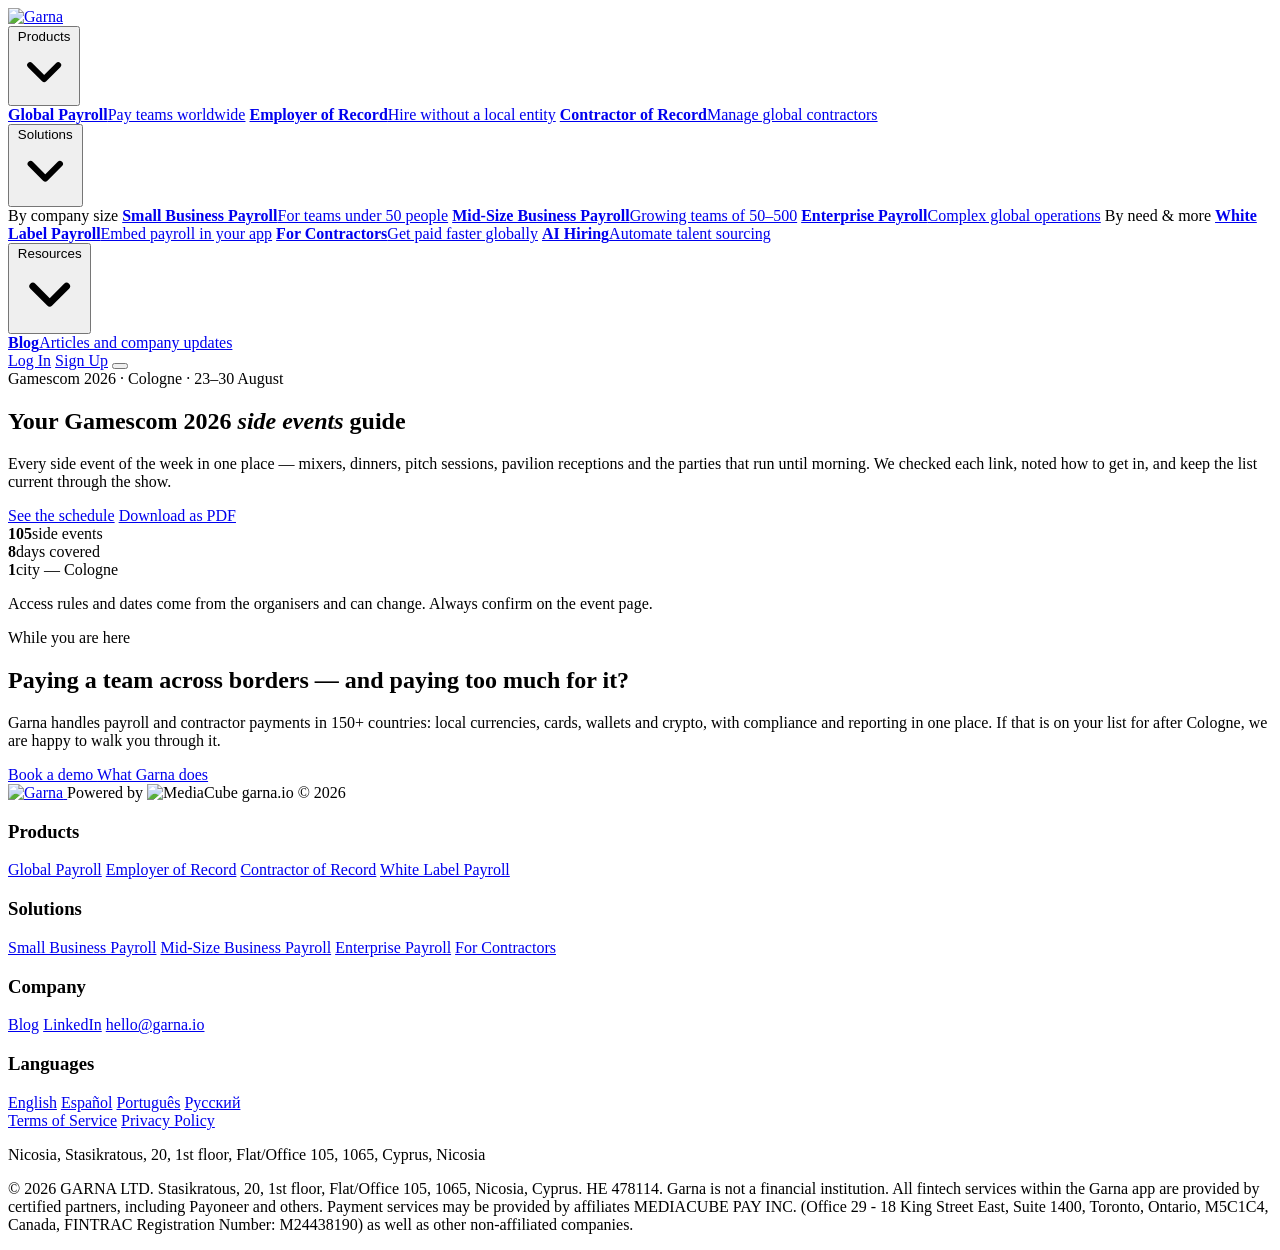
==== index.html @ c875a2f4 "Create index.html" ====
<!DOCTYPE html>
<html lang="en">
<head>
<meta charset="UTF-8" />
<meta name="viewport" content="width=device-width, initial-scale=1.0" />
<title>Gamescom 2026 Side Events Guide | Cologne, 23–30 August | Garna</title>
<meta name="description" content="Every Gamescom 2026 side event in Cologne, 23–30 August: mixers, dinners, pitch sessions and parties, with how to get into each one. Kept up to date by Garna." />
<meta name="theme-color" content="#101010" />
<link rel="canonical" href="https://garna.io/en/gamescom-2026-side-events" />

<!-- Open Graph / LinkedIn preview -->
<meta property="og:type" content="website" />
<meta property="og:site_name" content="Garna" />
<meta property="og:title" content="Gamescom 2026 Side Events Guide — Cologne, 23–30 August" />
<meta property="og:description" content="105 side events across the Gamescom week, in one page. Mixers, dinners, pitch sessions and parties — with how to get into each one." />
<meta property="og:url" content="https://garna.io/en/gamescom-2026-side-events" />
<meta property="og:image" content="https://garna.io/pages/payroll-solution-new/assets/04-d53eeb9d-92c5-4820-9733-4fe2e036e76e_800w.png" />
<meta name="twitter:card" content="summary_large_image" />

<link rel="icon" href="https://garna.io/favicon.ico" />
<link rel="preconnect" href="https://fonts.googleapis.com" />
<link rel="preconnect" href="https://fonts.gstatic.com" crossorigin />
<link href="https://fonts.googleapis.com/css2?family=Manrope:wght@400;500;600;700;800&display=swap" rel="stylesheet" />
<link rel="stylesheet" href="styles.css" />
</head>
<body>

<!--
  ==========================================================================
  PREVIEW CHROME — header
  Rebuilt from the live garna.io header (same tokens, links and layout) so
  this file can be opened on its own and reviewed. In production this is
  replaced by the real Astro <Header /> component — see section.html.
  ==========================================================================
-->
<nav class="garna-header">
  <div class="header-shell">
    <a class="brand" href="https://garna.io/en" aria-label="Garna home">
      <img src="https://garna.io/garna_logo.svg" alt="Garna" />
    </a>

    <div class="header-nav">
      <div class="nav-item">
        <button class="nav-trigger" type="button">
          Products
          <svg viewBox="0 0 24 24" fill="none" stroke="currentColor" stroke-width="2.5" stroke-linecap="round" stroke-linejoin="round"><path d="m6 9 6 6 6-6"/></svg>
        </button>
        <div class="nav-drop">
          <a href="https://garna.io/en"><strong>Global Payroll</strong><span>Pay teams worldwide</span></a>
          <a href="https://garna.io/en/employer-of-record"><strong>Employer of Record</strong><span>Hire without a local entity</span></a>
          <a href="https://garna.io/en/contractor-of-record"><strong>Contractor of Record</strong><span>Manage global contractors</span></a>
        </div>
      </div>

      <div class="nav-item">
        <button class="nav-trigger" type="button">
          Solutions
          <svg viewBox="0 0 24 24" fill="none" stroke="currentColor" stroke-width="2.5" stroke-linecap="round" stroke-linejoin="round"><path d="m6 9 6 6 6-6"/></svg>
        </button>
        <div class="nav-drop">
          <span class="nav-drop-label">By company size</span>
          <a href="https://garna.io/en/small-business-payroll"><strong>Small Business Payroll</strong><span>For teams under 50 people</span></a>
          <a href="https://garna.io/en/mid-size-business-payroll"><strong>Mid-Size Business Payroll</strong><span>Growing teams of 50–500</span></a>
          <a href="https://garna.io/en/enterprise-payroll"><strong>Enterprise Payroll</strong><span>Complex global operations</span></a>
          <span class="nav-drop-label">By need &amp; more</span>
          <a href="https://garna.io/en/white-label-payroll"><strong>White Label Payroll</strong><span>Embed payroll in your app</span></a>
          <a href="https://garna.io/en/for-contractors"><strong>For Contractors</strong><span>Get paid faster globally</span></a>
          <a href="https://garna.io/en/ai-hiring"><strong>AI Hiring</strong><span>Automate talent sourcing</span></a>
        </div>
      </div>

      <div class="nav-item">
        <button class="nav-trigger" type="button">
          Resources
          <svg viewBox="0 0 24 24" fill="none" stroke="currentColor" stroke-width="2.5" stroke-linecap="round" stroke-linejoin="round"><path d="m6 9 6 6 6-6"/></svg>
        </button>
        <div class="nav-drop">
          <a href="https://garna.io/en/blog"><strong>Blog</strong><span>Articles and company updates</span></a>
        </div>
      </div>
    </div>

    <div class="header-actions">
      <a class="btn btn-secondary btn-sm" href="https://app.garna.io/en/auth/sign-in">Log In</a>
      <a class="btn btn-primary btn-sm" href="https://app.garna.io/en/auth/sign-up">Sign Up</a>
      <button class="menu-btn" type="button" aria-label="Open menu" aria-expanded="false">
        <span></span><span></span><span></span>
      </button>
    </div>
  </div>
</nav>

<div class="mobile-nav" hidden>
  <a href="https://garna.io/en">Global Payroll</a>
  <a href="https://garna.io/en/employer-of-record">Employer of Record</a>
  <a href="https://garna.io/en/contractor-of-record">Contractor of Record</a>
  <a href="https://garna.io/en/white-label-payroll">White Label Payroll</a>
  <a href="https://garna.io/en/for-contractors">For Contractors</a>
  <a href="https://garna.io/en/blog">Blog</a>
  <a class="btn btn-primary" href="https://app.garna.io/en/auth/sign-up">Sign Up</a>
</div>

<!--
  ==========================================================================
  PAGE BODY — keep in sync with section.html
  ==========================================================================
-->
<div class="page-grid" aria-hidden="true"></div>

<main>
  <!-- Hero ---------------------------------------------------------------- -->
  <section class="hero">
    <div class="container">
      <span class="kicker reveal">
        <span class="dot"></span>
        Gamescom 2026 · Cologne · 23–30 August
      </span>

      <h1 class="reveal">Your Gamescom 2026 <em>side events</em> guide</h1>

      <p class="hero-lead reveal">
        Every side event of the week in one place — mixers, dinners, pitch sessions,
        pavilion receptions and the parties that run until morning. We checked each
        link, noted how to get in, and keep the list current through the show.
      </p>

      <div class="hero-actions reveal">
        <a class="btn btn-primary" href="#schedule">See the schedule</a>
        <a class="btn btn-secondary" href="assets/Garna-Gamescom-2026-Side-Events.pdf" download>
          Download as PDF
        </a>
      </div>

      <div class="hero-stats reveal">
        <div class="stat"><strong id="statEvents">105</strong><span>side events</span></div>
        <div class="stat"><strong id="statDays">8</strong><span>days covered</span></div>
        <div class="stat"><strong>1</strong><span>city — Cologne</span></div>
      </div>

      <p class="hero-meta reveal">
        Access rules and dates come from the organisers and can change. Always confirm on the event page.
      </p>
    </div>
  </section>

  <!-- Day navigator ------------------------------------------------------- -->
  <nav class="day-nav" id="schedule" aria-label="Choose a day">
    <div class="container">
      <div class="day-nav-inner" id="dayNav"></div>
    </div>
  </nav>

  <!-- Events -------------------------------------------------------------- -->
  <section class="events-section">
    <div class="container">
      <div id="eventsBody"></div>
      <p class="source-note" id="sourceNote"></p>
    </div>
  </section>

  <!-- Payroll offer ------------------------------------------------------- -->
  <section class="offer-section">
    <div class="container">
      <div class="offer-card reveal">
        <div>
          <span class="offer-eyebrow">While you are here</span>
          <h2>Paying a team across borders — and paying too much for it?</h2>
          <p>
            Garna handles payroll and contractor payments in 150+ countries: local currencies,
            cards, wallets and crypto, with compliance and reporting in one place. If that
            is on your list for after Cologne, we are happy to walk you through it.
          </p>
        </div>
        <div class="offer-actions">
          <a class="btn btn-primary"
             href="mailto:hello@garna.io?subject=Book%20a%20demo%20—%20Gamescom%202026">
            Book a demo
          </a>
          <a class="btn btn-secondary" href="https://garna.io/en" target="_blank" rel="noopener">
            What Garna does
          </a>
        </div>
      </div>
    </div>
  </section>
</main>

<!--
  ==========================================================================
  PREVIEW CHROME — footer
  Rebuilt from the live garna.io footer. Replaced by the real Astro
  <Footer /> component in production.
  ==========================================================================
-->
<footer class="garna-footer">
  <div class="container">
    <div class="footer-top">
      <a href="https://garna.io/en" aria-label="Garna home">
        <img class="logo" src="https://garna.io/garna_logo.svg" alt="Garna" />
      </a>
      <span class="footer-powered">
        Powered by <img src="https://garna.io/mediacube-logo-white.svg" alt="MediaCube" />
      </span>
      <span class="footer-copy">garna.io © 2026</span>
    </div>

    <div class="footer-cols">
      <div class="footer-col">
        <h3>Products</h3>
        <a href="https://garna.io/en">Global Payroll</a>
        <a href="https://garna.io/en/employer-of-record">Employer of Record</a>
        <a href="https://garna.io/en/contractor-of-record">Contractor of Record</a>
        <a href="https://garna.io/en/white-label-payroll">White Label Payroll</a>
      </div>

      <div class="footer-col">
        <h3>Solutions</h3>
        <a href="https://garna.io/en/small-business-payroll">Small Business Payroll</a>
        <a href="https://garna.io/en/mid-size-business-payroll">Mid-Size Business Payroll</a>
        <a href="https://garna.io/en/enterprise-payroll">Enterprise Payroll</a>
        <a href="https://garna.io/en/for-contractors">For Contractors</a>
      </div>

      <div class="footer-col">
        <h3>Company</h3>
        <a href="https://garna.io/en/blog">Blog</a>
        <a href="https://www.linkedin.com/company/garna-io" target="_blank" rel="noopener">LinkedIn</a>
        <a href="mailto:hello@garna.io">hello@garna.io</a>
      </div>

      <div class="footer-col">
        <h3>Languages</h3>
        <a href="https://garna.io/en">English</a>
        <a href="https://garna.io/es">Español</a>
        <a href="https://garna.io/pt">Português</a>
        <a href="https://garna.io/ru">Русский</a>
      </div>
    </div>

    <div class="footer-legal">
      <div class="footer-legal-links">
        <a href="https://app.garna.io/api/documents/agreement?lang=en" target="_blank" rel="noopener">Terms of Service</a>
        <a href="https://app.garna.io/api/documents/privacy?lang=en" target="_blank" rel="noopener">Privacy Policy</a>
      </div>
      <p>Nicosia, Stasikratous, 20, 1st floor, Flat/Office 105, 1065, Cyprus, Nicosia</p>
      <p>© 2026 GARNA LTD. Stasikratous, 20, 1st floor, Flat/Office 105, 1065, Nicosia, Cyprus. HE 478114.
      Garna is not a financial institution. All fintech services within the Garna app are provided by certified
      partners, including Payoneer and others. Payment services may be provided by affiliates MEDIACUBE PAY INC.
      (Office 29 - 18 King Street East, Suite 1400, Toronto, Ontario, M5C1C4, Canada, FINTRAC Registration
      Number: M24438190) as well as other non-affiliated companies.</p>
    </div>
  </div>
</footer>

<script src="events-data.js"></script>
<script src="script.js" defer></script>
</body>
</html>
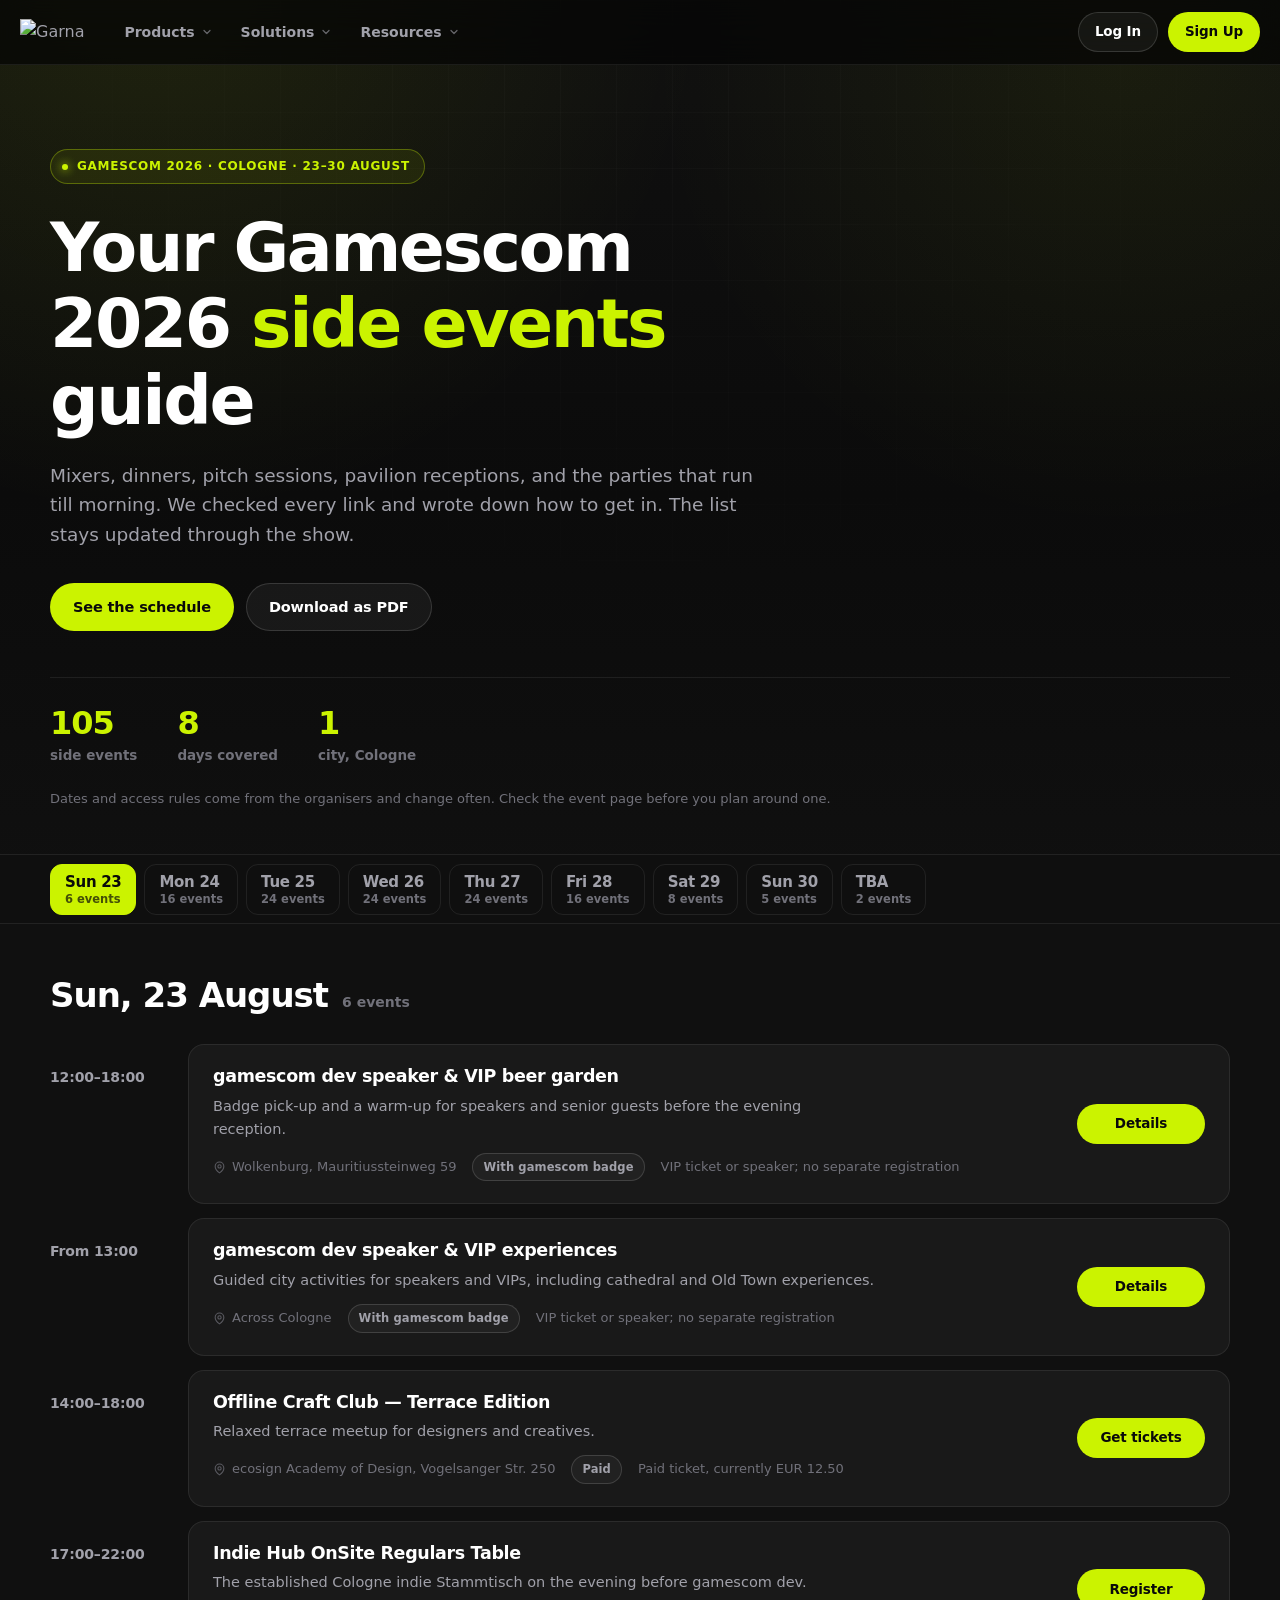
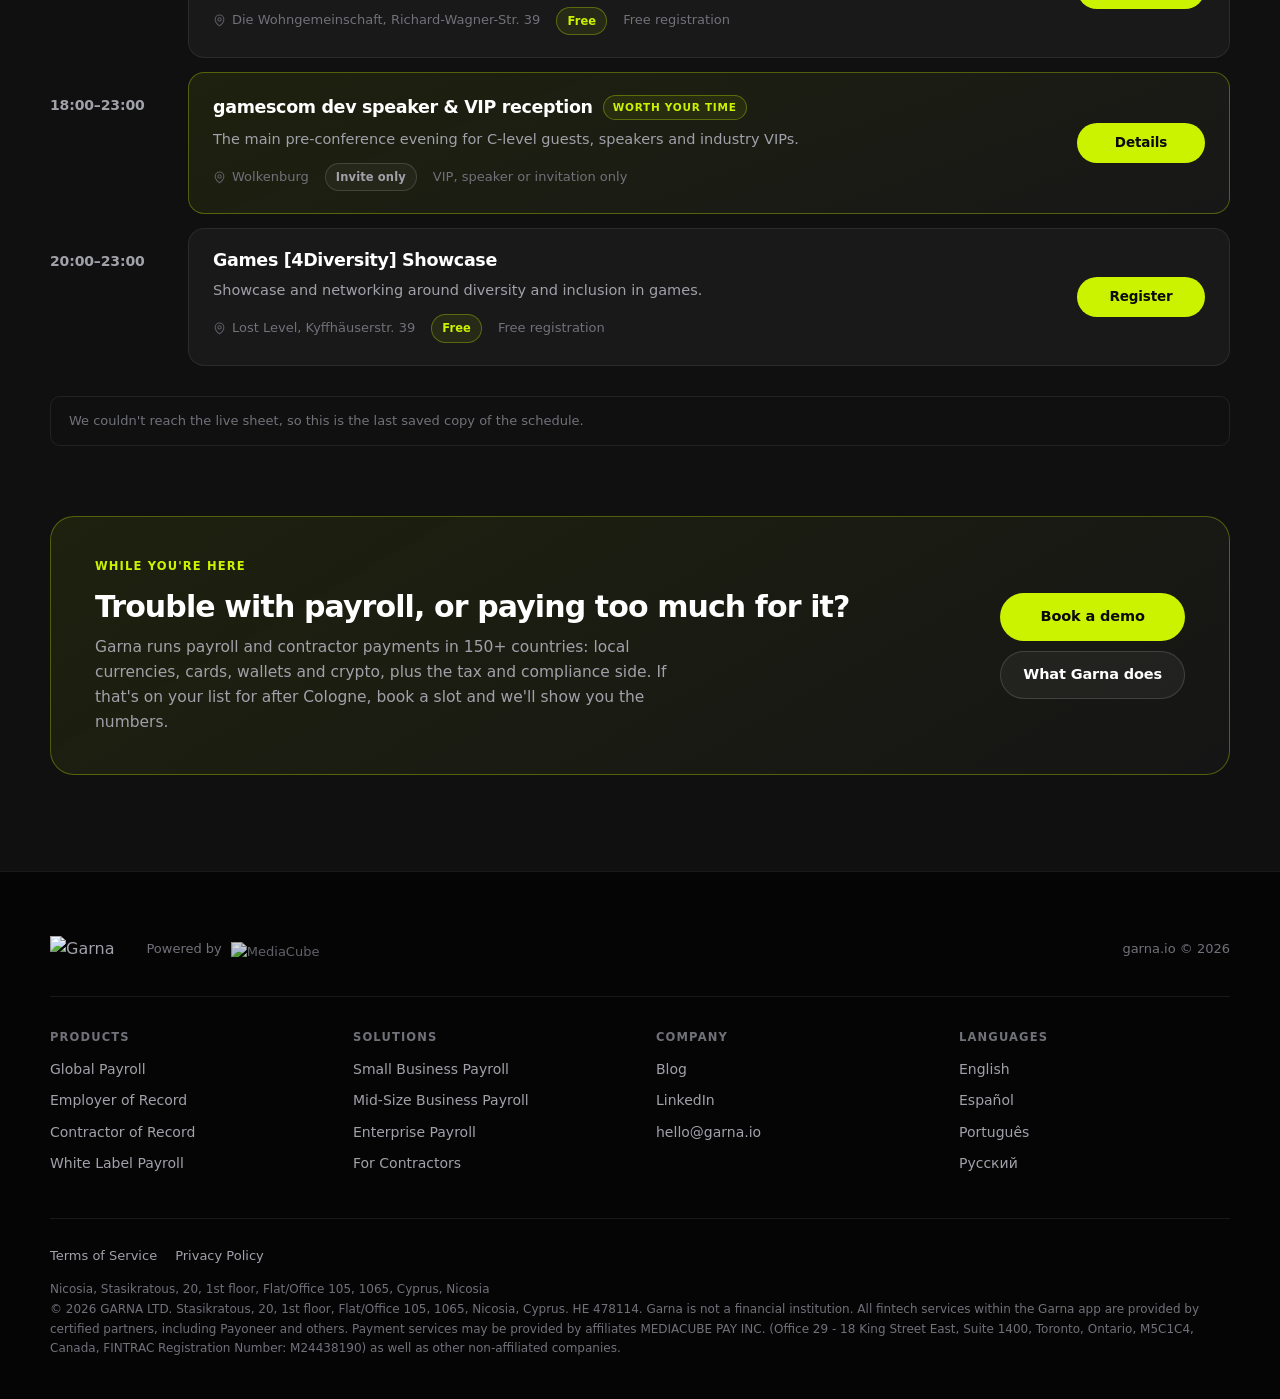
==== commit 56006ce5: "Clean up page copy, rewrite README for handoff, add PLAN.md" ====
--- a/index.html
+++ b/index.html
@@ -4,7 +4,7 @@
 <meta charset="UTF-8" />
 <meta name="viewport" content="width=device-width, initial-scale=1.0" />
 <title>Gamescom 2026 Side Events Guide | Cologne, 23–30 August | Garna</title>
-<meta name="description" content="Every Gamescom 2026 side event in Cologne, 23–30 August: mixers, dinners, pitch sessions and parties, with how to get into each one. Kept up to date by Garna." />
+<meta name="description" content="Gamescom 2026 side events in Cologne, 23–30 August: mixers, dinners, pitch sessions and parties, with how to get into each one. Kept up to date by Garna." />
 <meta name="theme-color" content="#101010" />
 <link rel="canonical" href="https://garna.io/en/gamescom-2026-side-events" />
 
@@ -12,7 +12,7 @@
 <meta property="og:type" content="website" />
 <meta property="og:site_name" content="Garna" />
 <meta property="og:title" content="Gamescom 2026 Side Events Guide — Cologne, 23–30 August" />
-<meta property="og:description" content="105 side events across the Gamescom week, in one page. Mixers, dinners, pitch sessions and parties — with how to get into each one." />
+<meta property="og:description" content="105 side events across the Gamescom week: mixers, dinners, pitch sessions and parties, with how to get into each one." />
 <meta property="og:url" content="https://garna.io/en/gamescom-2026-side-events" />
 <meta property="og:image" content="https://garna.io/pages/payroll-solution-new/assets/04-d53eeb9d-92c5-4820-9733-4fe2e036e76e_800w.png" />
 <meta name="twitter:card" content="summary_large_image" />
@@ -119,9 +119,9 @@
       <h1 class="reveal">Your Gamescom 2026 <em>side events</em> guide</h1>
 
       <p class="hero-lead reveal">
-        Every side event of the week in one place — mixers, dinners, pitch sessions,
-        pavilion receptions and the parties that run until morning. We checked each
-        link, noted how to get in, and keep the list current through the show.
+        Mixers, dinners, pitch sessions, pavilion receptions, and the parties that run
+        till morning. We checked every link and wrote down how to get in. The list stays
+        updated through the show.
       </p>
 
       <div class="hero-actions reveal">
@@ -134,11 +134,12 @@
       <div class="hero-stats reveal">
         <div class="stat"><strong id="statEvents">105</strong><span>side events</span></div>
         <div class="stat"><strong id="statDays">8</strong><span>days covered</span></div>
-        <div class="stat"><strong>1</strong><span>city — Cologne</span></div>
+        <div class="stat"><strong>1</strong><span>city, Cologne</span></div>
       </div>
 
       <p class="hero-meta reveal">
-        Access rules and dates come from the organisers and can change. Always confirm on the event page.
+        Dates and access rules come from the organisers and change often. Check the event page
+        before you plan around one.
       </p>
     </div>
   </section>
@@ -163,12 +164,12 @@
     <div class="container">
       <div class="offer-card reveal">
         <div>
-          <span class="offer-eyebrow">While you are here</span>
-          <h2>Paying a team across borders — and paying too much for it?</h2>
+          <span class="offer-eyebrow">While you're here</span>
+          <h2>Trouble with payroll, or paying too much for it?</h2>
           <p>
-            Garna handles payroll and contractor payments in 150+ countries: local currencies,
-            cards, wallets and crypto, with compliance and reporting in one place. If that
-            is on your list for after Cologne, we are happy to walk you through it.
+            Garna runs payroll and contractor payments in 150+ countries: local currencies,
+            cards, wallets and crypto, plus the tax and compliance side. If that's on your
+            list for after Cologne, book a slot and we'll show you the numbers.
           </p>
         </div>
         <div class="offer-actions">
--- a/styles.css
+++ b/styles.css
@@ -0,0 +1,645 @@
+/* ==========================================================================
+   Gamescom 2026 Side Events — garna.io
+   Design tokens taken from the live garna.io build (Astro + Tailwind):
+   Manrope, #101010 background, #a1a1aa body text, #CBF300 accent.
+   Sections marked "SITE CHROME" reproduce the garna.io header/footer for the
+   standalone preview only — in production they are replaced by the real
+   Astro components (see section.html and README.md).
+   ========================================================================== */
+
+:root {
+  --bg: #101010;
+  --bg-deep: #050505;
+  --surface: #0c0c0c;
+  --card: rgba(255, 255, 255, 0.04);
+  --card-hover: rgba(255, 255, 255, 0.065);
+  --line: rgba(255, 255, 255, 0.08);
+  --line-strong: rgba(255, 255, 255, 0.14);
+
+  --text: #ffffff;
+  --muted: #a1a1aa;
+  --faint: #71717a;
+
+  --accent: #cbf300;
+  --accent-dim: #a8ca00;
+  --accent-soft: rgba(203, 243, 0, 0.08);
+  --accent-line: rgba(203, 243, 0, 0.32);
+
+  --radius-lg: 24px;
+  --radius-md: 16px;
+  --radius-sm: 10px;
+
+  --container: 1180px;
+  --header-h: 65px;
+  --nav-h: 68px;
+
+  --font: "Manrope", system-ui, -apple-system, BlinkMacSystemFont, "Segoe UI", sans-serif;
+}
+
+* { box-sizing: border-box; margin: 0; padding: 0; }
+[hidden] { display: none !important; }
+
+html {
+  scroll-behavior: smooth;
+  /* day navigator is sticky under the header — offset anchors accordingly */
+  scroll-padding-top: calc(var(--header-h) + var(--nav-h) + 16px);
+}
+
+body {
+  font-family: var(--font);
+  background: var(--bg);
+  color: var(--muted);
+  line-height: 1.6;
+  overflow-x: hidden;
+  -webkit-font-smoothing: antialiased;
+}
+
+body::before {
+  content: "";
+  position: fixed;
+  inset: 0;
+  z-index: -2;
+  pointer-events: none;
+  background:
+    radial-gradient(circle at 12% -4%, rgba(203, 243, 0, 0.09), transparent 38%),
+    radial-gradient(circle at 88% 6%, rgba(203, 243, 0, 0.06), transparent 34%),
+    linear-gradient(180deg, #101010 0%, #0b0b0b 55%, #101010 100%);
+}
+
+.page-grid {
+  position: fixed;
+  inset: 0;
+  z-index: -1;
+  pointer-events: none;
+  background-image:
+    linear-gradient(rgba(255, 255, 255, 0.022) 1px, transparent 1px),
+    linear-gradient(90deg, rgba(255, 255, 255, 0.022) 1px, transparent 1px);
+  background-size: 56px 56px;
+  mask-image: radial-gradient(circle at 50% 0%, black, transparent 68%);
+  -webkit-mask-image: radial-gradient(circle at 50% 0%, black, transparent 68%);
+}
+
+a { color: inherit; text-decoration: none; }
+button, a { -webkit-tap-highlight-color: transparent; }
+::selection { background: var(--accent); color: #0a0a0a; }
+
+h1, h2, h3 {
+  color: var(--text);
+  line-height: 1.12;
+  letter-spacing: -0.02em;
+  font-weight: 800;
+}
+
+.container { width: min(100% - 40px, var(--container)); margin: 0 auto; }
+
+/* --------------------------------------------------------------------------
+   Buttons
+   -------------------------------------------------------------------------- */
+
+.btn {
+  display: inline-flex;
+  align-items: center;
+  justify-content: center;
+  gap: 8px;
+  min-height: 48px;
+  padding: 0 22px;
+  border: 1px solid transparent;
+  border-radius: 999px;
+  font-family: var(--font);
+  font-size: 14.5px;
+  font-weight: 700;
+  letter-spacing: -0.01em;
+  cursor: pointer;
+  white-space: nowrap;
+  transition: transform 0.18s ease, background 0.18s ease, border-color 0.18s ease, color 0.18s ease;
+}
+
+.btn-primary { background: var(--accent); color: #0a0a0a; }
+.btn-primary:hover { background: #d9ff1a; transform: translateY(-2px); }
+
+.btn-secondary {
+  background: rgba(255, 255, 255, 0.05);
+  border-color: var(--line-strong);
+  color: var(--text);
+}
+.btn-secondary:hover { background: rgba(255, 255, 255, 0.1); transform: translateY(-2px); }
+
+.btn-sm { min-height: 40px; padding: 0 16px; font-size: 13.5px; }
+
+/* --------------------------------------------------------------------------
+   SITE CHROME — header (preview only)
+   -------------------------------------------------------------------------- */
+
+.garna-header {
+  position: fixed;
+  inset: 0 0 auto 0;
+  z-index: 50;
+  height: var(--header-h);
+  display: flex;
+  align-items: center;
+  background: rgba(5, 5, 5, 0.72);
+  backdrop-filter: blur(16px);
+  -webkit-backdrop-filter: blur(16px);
+  border-bottom: 1px solid var(--line);
+}
+
+.header-shell {
+  width: min(100% - 40px, 1280px);
+  margin: 0 auto;
+  display: flex;
+  align-items: center;
+  gap: 28px;
+}
+
+.brand { display: inline-flex; align-items: center; flex: 0 0 auto; }
+.brand img { height: 26px; width: auto; display: block; }
+
+.header-nav { display: flex; align-items: center; gap: 4px; flex: 1 1 auto; }
+
+.nav-item { position: relative; }
+
+.nav-trigger {
+  display: inline-flex;
+  align-items: center;
+  gap: 6px;
+  height: 38px;
+  padding: 0 12px;
+  border: 0;
+  border-radius: 8px;
+  background: transparent;
+  color: var(--muted);
+  font-family: var(--font);
+  font-size: 14px;
+  font-weight: 600;
+  cursor: pointer;
+  transition: color 0.16s ease, background 0.16s ease;
+}
+.nav-trigger:hover, .nav-item:hover .nav-trigger { color: var(--text); background: rgba(255, 255, 255, 0.04); }
+.nav-trigger svg { width: 12px; height: 12px; opacity: 0.6; transition: transform 0.18s ease; }
+.nav-item:hover .nav-trigger svg { transform: rotate(180deg); }
+
+.nav-drop {
+  position: absolute;
+  top: calc(100% + 10px);
+  left: 0;
+  min-width: 320px;
+  padding: 10px;
+  background: var(--surface);
+  border: 1px solid var(--line);
+  border-radius: var(--radius-md);
+  box-shadow: 0 24px 70px rgba(0, 0, 0, 0.6);
+  opacity: 0;
+  visibility: hidden;
+  transform: translateY(-6px);
+  transition: opacity 0.18s ease, transform 0.18s ease, visibility 0.18s;
+}
+.nav-item:hover .nav-drop { opacity: 1; visibility: visible; transform: translateY(0); }
+
+.nav-drop-label {
+  display: block;
+  padding: 8px 12px 4px;
+  color: var(--faint);
+  font-size: 11px;
+  font-weight: 800;
+  letter-spacing: 0.09em;
+  text-transform: uppercase;
+}
+
+.nav-drop a {
+  display: block;
+  padding: 9px 12px;
+  border-radius: 10px;
+  transition: background 0.14s ease;
+}
+.nav-drop a:hover { background: rgba(255, 255, 255, 0.05); }
+.nav-drop a strong { display: block; color: var(--text); font-size: 14px; font-weight: 700; }
+.nav-drop a span { display: block; color: var(--faint); font-size: 12.5px; font-weight: 500; }
+
+.header-actions { display: flex; align-items: center; gap: 10px; flex: 0 0 auto; }
+
+.menu-btn {
+  display: none;
+  width: 40px;
+  height: 40px;
+  align-items: center;
+  justify-content: center;
+  gap: 5px;
+  flex-direction: column;
+  border: 1px solid var(--line);
+  border-radius: 10px;
+  background: transparent;
+  cursor: pointer;
+}
+.menu-btn span { display: block; width: 16px; height: 1.5px; background: var(--text); }
+
+.mobile-nav {
+  position: fixed;
+  top: var(--header-h);
+  left: 0;
+  right: 0;
+  z-index: 49;
+  padding: 16px 20px 24px;
+  background: var(--surface);
+  border-bottom: 1px solid var(--line);
+  display: grid;
+  gap: 4px;
+}
+.mobile-nav a {
+  padding: 12px 10px;
+  border-radius: 10px;
+  color: var(--text);
+  font-size: 15px;
+  font-weight: 600;
+}
+.mobile-nav a:hover { background: rgba(255, 255, 255, 0.05); }
+.mobile-nav .btn { margin-top: 10px; }
+
+/* --------------------------------------------------------------------------
+   Hero
+   -------------------------------------------------------------------------- */
+
+main { padding-top: var(--header-h); }
+
+.hero { padding: 84px 0 44px; }
+
+.kicker {
+  display: inline-flex;
+  align-items: center;
+  gap: 9px;
+  padding: 7px 14px 7px 11px;
+  margin-bottom: 26px;
+  background: var(--accent-soft);
+  border: 1px solid var(--accent-line);
+  border-radius: 999px;
+  color: var(--accent);
+  font-size: 12px;
+  font-weight: 800;
+  letter-spacing: 0.06em;
+  text-transform: uppercase;
+}
+.kicker .dot {
+  width: 6px;
+  height: 6px;
+  border-radius: 50%;
+  background: var(--accent);
+  box-shadow: 0 0 10px var(--accent);
+  animation: pulse 2.4s ease-in-out infinite;
+}
+@keyframes pulse { 0%, 100% { opacity: 1; } 50% { opacity: 0.35; } }
+
+.hero h1 {
+  max-width: 16ch;
+  font-size: clamp(38px, 6vw, 68px);
+  letter-spacing: -0.035em;
+  font-weight: 800;
+}
+.hero h1 em { font-style: normal; color: var(--accent); }
+
+.hero-lead {
+  max-width: 62ch;
+  margin-top: 22px;
+  font-size: clamp(16px, 1.5vw, 18.5px);
+  color: var(--muted);
+}
+
+.hero-actions { display: flex; flex-wrap: wrap; gap: 12px; margin-top: 34px; }
+
+.hero-stats {
+  display: flex;
+  flex-wrap: wrap;
+  gap: 12px 40px;
+  margin-top: 46px;
+  padding-top: 28px;
+  border-top: 1px solid var(--line);
+}
+.stat strong {
+  display: block;
+  color: var(--accent);
+  font-size: 32px;
+  font-weight: 800;
+  letter-spacing: -0.03em;
+  font-variant-numeric: tabular-nums;
+  line-height: 1.1;
+}
+.stat span { font-size: 13.5px; color: var(--faint); font-weight: 600; }
+
+.hero-meta { margin-top: 22px; font-size: 13px; color: var(--faint); }
+
+/* --------------------------------------------------------------------------
+   Day navigator
+   -------------------------------------------------------------------------- */
+
+.day-nav {
+  position: sticky;
+  top: var(--header-h);
+  z-index: 30;
+  background: rgba(16, 16, 16, 0.9);
+  backdrop-filter: blur(14px);
+  -webkit-backdrop-filter: blur(14px);
+  border-top: 1px solid var(--line);
+  border-bottom: 1px solid var(--line);
+}
+
+.day-nav-inner {
+  display: flex;
+  align-items: center;
+  gap: 8px;
+  height: var(--nav-h);
+  overflow-x: auto;
+  scrollbar-width: none;
+  -ms-overflow-style: none;
+}
+.day-nav-inner::-webkit-scrollbar { display: none; }
+
+.day-btn {
+  flex: 0 0 auto;
+  display: flex;
+  flex-direction: column;
+  align-items: flex-start;
+  gap: 1px;
+  min-width: 78px;
+  padding: 8px 14px;
+  border: 1px solid var(--line);
+  border-radius: 12px;
+  background: transparent;
+  color: var(--muted);
+  font-family: var(--font);
+  cursor: pointer;
+  transition: background 0.16s ease, border-color 0.16s ease, color 0.16s ease;
+}
+.day-btn:hover { background: rgba(255, 255, 255, 0.05); border-color: var(--line-strong); color: var(--text); }
+
+.day-btn .d-day { font-size: 15px; font-weight: 800; letter-spacing: -0.02em; color: inherit; }
+.day-btn .d-count { font-size: 11.5px; font-weight: 600; color: var(--faint); }
+
+.day-btn.is-active {
+  background: var(--accent);
+  border-color: var(--accent);
+  color: #0a0a0a;
+}
+.day-btn.is-active .d-count { color: rgba(10, 10, 10, 0.7); }
+
+/* --------------------------------------------------------------------------
+   Event list
+   -------------------------------------------------------------------------- */
+
+.events-section { padding: 52px 0 40px; }
+
+.day-heading { display: flex; align-items: baseline; gap: 14px; margin-bottom: 30px; flex-wrap: wrap; }
+.day-heading h2 { font-size: clamp(24px, 3vw, 34px); letter-spacing: -0.03em; }
+.day-heading .day-sub { font-size: 14px; color: var(--faint); font-weight: 600; }
+
+.event-list { display: grid; gap: 14px; }
+
+.event-row {
+  display: grid;
+  grid-template-columns: 118px 1fr;
+  gap: 20px;
+  align-items: start;
+}
+
+.event-time {
+  padding-top: 22px;
+  font-size: 14px;
+  font-weight: 700;
+  color: var(--muted);
+  font-variant-numeric: tabular-nums;
+  letter-spacing: -0.01em;
+}
+
+.event-card {
+  position: relative;
+  display: grid;
+  grid-template-columns: 1fr auto;
+  gap: 18px 28px;
+  align-items: center;
+  padding: 22px 24px;
+  background: var(--card);
+  border: 1px solid var(--line);
+  border-radius: var(--radius-md);
+  transition: background 0.18s ease, border-color 0.18s ease, transform 0.18s ease;
+}
+.event-card:hover { background: var(--card-hover); border-color: var(--line-strong); transform: translateY(-1px); }
+
+.event-card.is-featured { border-color: var(--accent-line); background: linear-gradient(160deg, var(--accent-soft), rgba(255, 255, 255, 0.03)); }
+.event-card.is-closed { opacity: 0.55; }
+
+.event-main { min-width: 0; }
+
+.event-title {
+  display: flex;
+  align-items: center;
+  flex-wrap: wrap;
+  gap: 10px;
+  margin-bottom: 8px;
+}
+.event-title h3 { font-size: 17.5px; font-weight: 800; letter-spacing: -0.02em; }
+
+.pick {
+  display: inline-flex;
+  align-items: center;
+  gap: 5px;
+  padding: 3px 9px;
+  border: 1px solid var(--accent-line);
+  border-radius: 999px;
+  background: var(--accent-soft);
+  color: var(--accent);
+  font-size: 10.5px;
+  font-weight: 800;
+  letter-spacing: 0.07em;
+  text-transform: uppercase;
+}
+
+.event-desc { font-size: 14.5px; color: var(--muted); max-width: 72ch; }
+
+.event-facts {
+  display: flex;
+  flex-wrap: wrap;
+  align-items: center;
+  gap: 8px 16px;
+  margin-top: 12px;
+  font-size: 13px;
+  color: var(--faint);
+}
+.event-facts .fact { display: inline-flex; align-items: center; gap: 6px; }
+.event-facts svg { width: 13px; height: 13px; flex: 0 0 auto; opacity: 0.75; }
+
+.badge {
+  display: inline-flex;
+  align-items: center;
+  padding: 4px 10px;
+  border: 1px solid var(--line-strong);
+  border-radius: 999px;
+  font-size: 11.5px;
+  font-weight: 700;
+  letter-spacing: 0.01em;
+  color: var(--muted);
+  background: rgba(255, 255, 255, 0.04);
+}
+.badge.badge-free,
+.badge.badge-open { color: var(--accent); border-color: var(--accent-line); background: var(--accent-soft); }
+.badge.badge-closed { color: var(--faint); }
+
+.event-cta { flex: 0 0 auto; }
+.event-cta .btn { min-width: 128px; }
+
+/* Empty state */
+.empty-state {
+  padding: 56px 24px;
+  text-align: center;
+  border: 1px dashed var(--line-strong);
+  border-radius: var(--radius-md);
+}
+.empty-state h3 { font-size: 19px; margin-bottom: 8px; }
+.empty-state p { font-size: 14.5px; color: var(--faint); }
+
+/* Loading */
+.loading { padding: 60px 0; text-align: center; color: var(--faint); font-size: 14.5px; }
+
+/* Source note */
+.source-note {
+  margin-top: 30px;
+  padding: 14px 18px;
+  border: 1px solid var(--line);
+  border-radius: var(--radius-sm);
+  font-size: 13px;
+  color: var(--faint);
+}
+
+/* --------------------------------------------------------------------------
+   Payroll offer
+   -------------------------------------------------------------------------- */
+
+.offer-section { padding: 30px 0 96px; }
+
+.offer-card {
+  display: grid;
+  grid-template-columns: 1fr auto;
+  gap: 26px 40px;
+  align-items: center;
+  padding: 40px 44px;
+  background: linear-gradient(150deg, var(--accent-soft), rgba(255, 255, 255, 0.025));
+  border: 1px solid var(--accent-line);
+  border-radius: var(--radius-lg);
+}
+.offer-card h2 { font-size: clamp(22px, 2.6vw, 30px); letter-spacing: -0.03em; margin-bottom: 12px; }
+.offer-card p { font-size: 15.5px; color: var(--muted); max-width: 62ch; }
+.offer-eyebrow {
+  display: block;
+  margin-bottom: 14px;
+  color: var(--accent);
+  font-size: 11.5px;
+  font-weight: 800;
+  letter-spacing: 0.1em;
+  text-transform: uppercase;
+}
+.offer-actions { display: flex; flex-direction: column; gap: 10px; }
+.offer-actions .btn { min-width: 168px; }
+
+/* --------------------------------------------------------------------------
+   SITE CHROME — footer (preview only)
+   -------------------------------------------------------------------------- */
+
+.garna-footer {
+  padding: 64px 0 40px;
+  border-top: 1px solid var(--line);
+  background: var(--bg-deep);
+}
+
+.footer-top {
+  display: flex;
+  align-items: center;
+  flex-wrap: wrap;
+  gap: 20px 32px;
+  padding-bottom: 34px;
+  border-bottom: 1px solid var(--line);
+}
+.footer-top img.logo { height: 26px; width: auto; }
+.footer-powered { display: inline-flex; align-items: center; gap: 9px; font-size: 13px; color: var(--faint); }
+.footer-powered img { height: 15px; width: auto; opacity: 0.85; }
+.footer-copy { margin-left: auto; font-size: 13px; color: var(--faint); }
+
+.footer-cols {
+  display: grid;
+  grid-template-columns: repeat(4, minmax(0, 1fr));
+  gap: 32px;
+  padding: 34px 0;
+}
+.footer-col h3 {
+  margin-bottom: 14px;
+  font-size: 11.5px;
+  font-weight: 800;
+  letter-spacing: 0.1em;
+  text-transform: uppercase;
+  color: var(--faint);
+}
+.footer-col a, .footer-col p {
+  display: block;
+  margin-bottom: 9px;
+  font-size: 14px;
+  color: var(--muted);
+  transition: color 0.14s ease;
+}
+.footer-col a:hover { color: var(--accent); }
+
+.footer-legal {
+  padding-top: 26px;
+  border-top: 1px solid var(--line);
+  font-size: 12px;
+  line-height: 1.65;
+  color: var(--faint);
+}
+.footer-legal-links { display: flex; flex-wrap: wrap; gap: 8px 18px; margin-bottom: 14px; }
+.footer-legal-links a { font-size: 13px; color: var(--muted); }
+.footer-legal-links a:hover { color: var(--accent); }
+
+/* --------------------------------------------------------------------------
+   Reveal animation
+   -------------------------------------------------------------------------- */
+
+.reveal { opacity: 0; transform: translateY(14px); transition: opacity 0.55s ease, transform 0.55s ease; }
+.reveal.is-visible { opacity: 1; transform: none; }
+
+@media (prefers-reduced-motion: reduce) {
+  * { animation: none !important; transition: none !important; }
+  .reveal { opacity: 1; transform: none; }
+  html { scroll-behavior: auto; }
+}
+
+/* --------------------------------------------------------------------------
+   Responsive
+   -------------------------------------------------------------------------- */
+
+@media (max-width: 1000px) {
+  .header-nav { display: none; }
+  .menu-btn { display: flex; }
+  .header-actions .btn-secondary { display: none; }
+  .footer-cols { grid-template-columns: repeat(2, minmax(0, 1fr)); }
+}
+
+@media (max-width: 760px) {
+  .hero { padding: 56px 0 32px; }
+  .hero h1 { max-width: none; }
+  .hero-stats { gap: 12px 28px; }
+  .stat strong { font-size: 26px; }
+
+  .day-nav-inner { gap: 6px; }
+  .day-btn { min-width: 70px; padding: 7px 12px; }
+
+  .event-row { grid-template-columns: 1fr; gap: 0; }
+  .event-time {
+    padding: 0 0 8px 2px;
+    font-size: 13px;
+    color: var(--accent);
+    font-weight: 800;
+  }
+  .event-card { grid-template-columns: 1fr; padding: 20px; }
+  .event-cta .btn { width: 100%; }
+
+  .offer-card { grid-template-columns: 1fr; padding: 30px 24px; }
+  .offer-actions { flex-direction: row; flex-wrap: wrap; }
+  .offer-actions .btn { flex: 1 1 auto; }
+
+  .footer-cols { grid-template-columns: 1fr; gap: 26px; }
+  .footer-copy { margin-left: 0; width: 100%; }
+}
